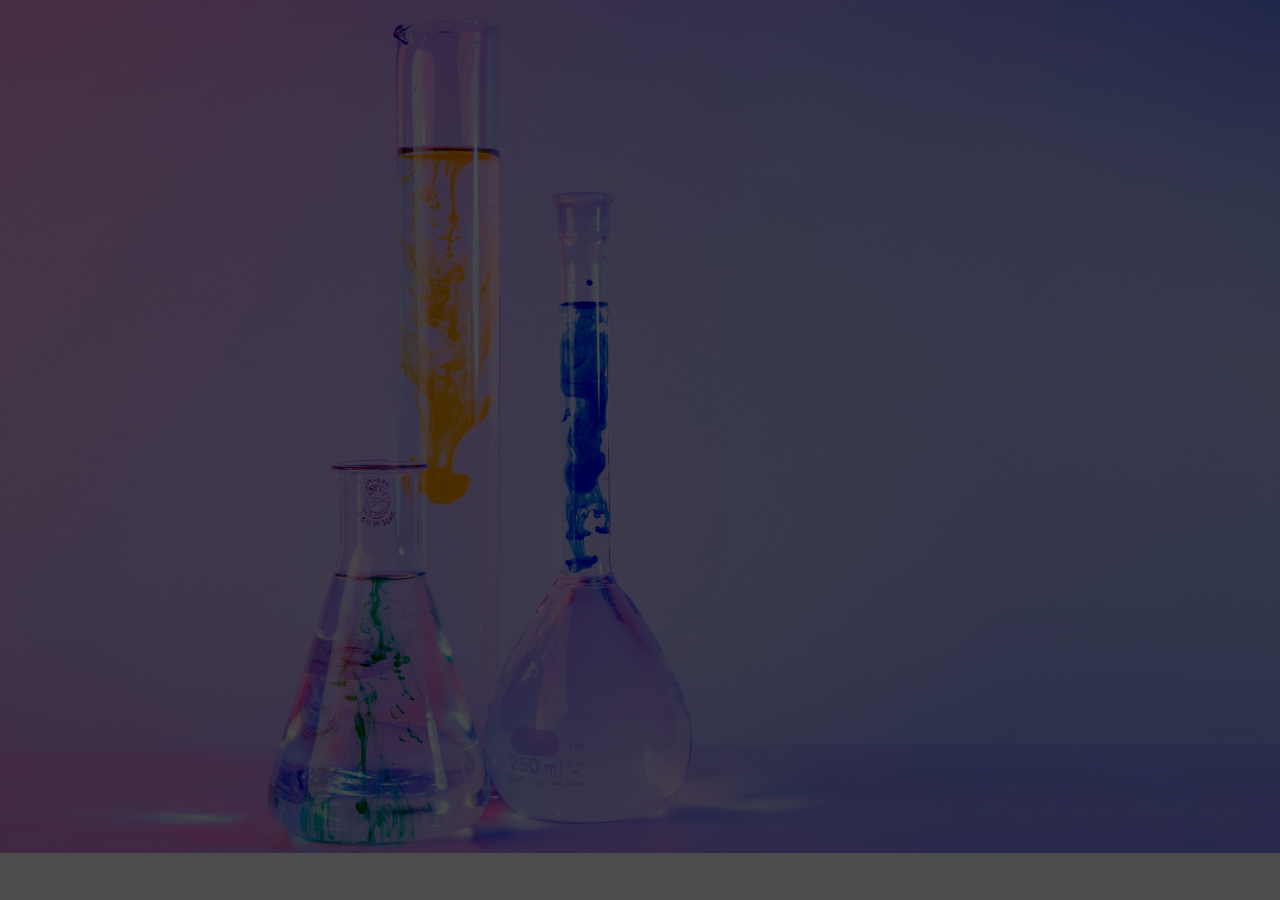
==== polytechnic.html @ 9affdd6f "update the gui" ====
<!DOCTYPE html>
<html lang="en">
<head>
    <meta charset="UTF-8">
    <meta name="viewport" content="width=device-width, initial-scale=1.0">
    <title>Polytechnic grading system</title>
    <style>
        body {
    font-family: Arial, Helvetica, sans-serif;
    background: linear-gradient(to bottom, rgba(0,0,0,0.7), rgba(0,0,0,0.7)), url(./assets/polytechnics.jpg) no-repeat;
    background-size: cover;
    color: white;
}
    </style>
</head>
<body>
    
</body>
</html>
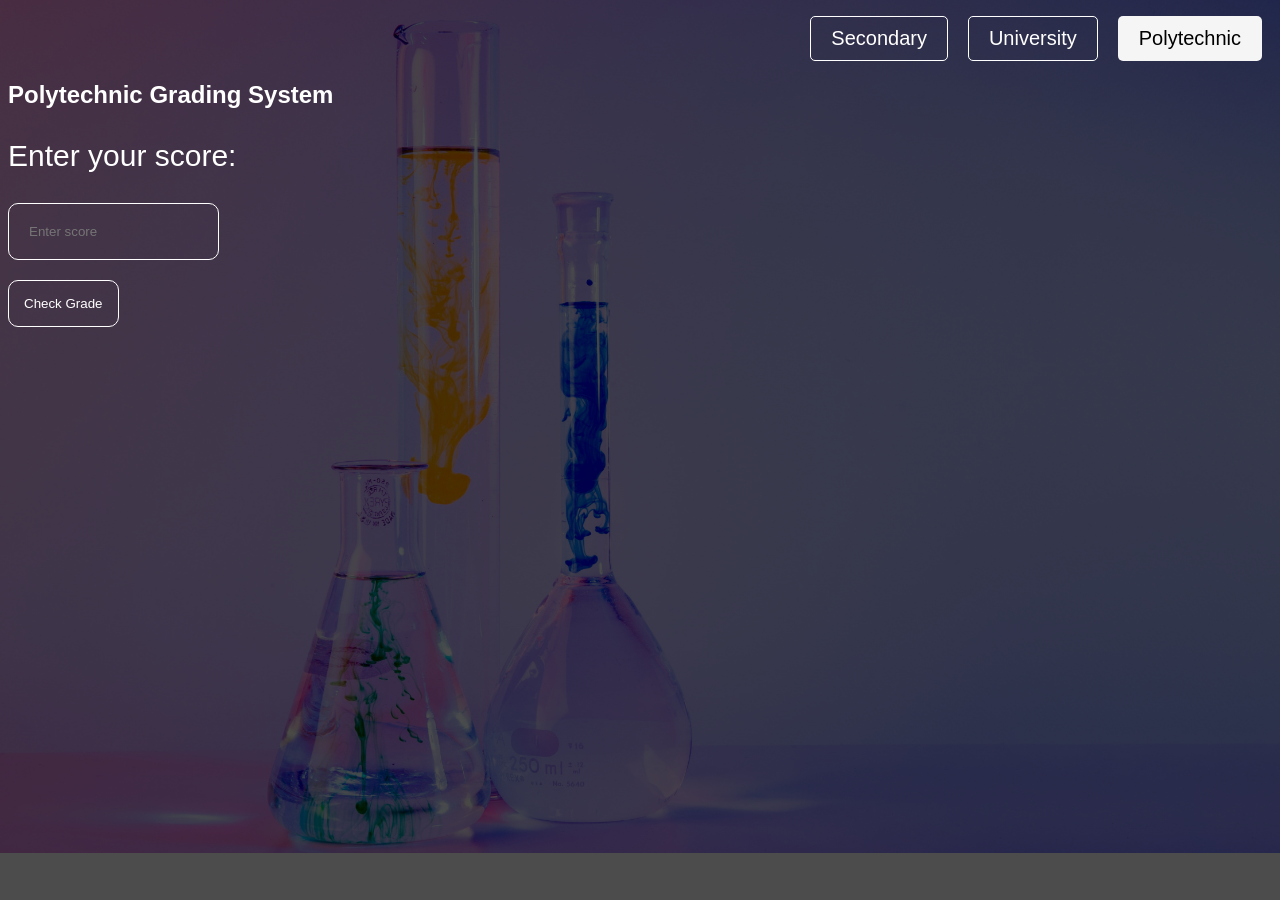
==== commit bd910742: "polytechnic page" ====
--- a/polytechnic.html
+++ b/polytechnic.html
@@ -4,16 +4,21 @@
     <meta charset="UTF-8">
     <meta name="viewport" content="width=device-width, initial-scale=1.0">
     <title>Polytechnic grading system</title>
-    <style>
-        body {
-    font-family: Arial, Helvetica, sans-serif;
-    background: linear-gradient(to bottom, rgba(0,0,0,0.7), rgba(0,0,0,0.7)), url(./assets/polytechnics.jpg) no-repeat;
-    background-size: cover;
-    color: white;
-}
-    </style>
+    <link rel="stylesheet" href="polytechnic.css">
 </head>
 <body>
-    
+    <ul>
+            <li><a href="secondary.html"><button class="a" >Secondary</button></a></li>
+            <li><a href="university.html"><button class="a">University</button></a></li>
+            <li><a href="polytechnic.html"><button class="a"style=" background-color: whitesmoke; border: 1px solid transparent; color: black;">Polytechnic</button></a></li>
+    </ul>
+    <h2>Polytechnic Grading System</h2>
+    <div class="grading-system">
+        <p>Enter your score:</p>
+        <input type="number" id="score" placeholder="Enter score"><br>
+        <button id="check-grade" onclick="polytechnic()">Check Grade</button>
+        <p id="displayarea"></p>
+    </div>
+    <script src="polytechnic.js"></script>
 </body>
 </html>
--- a/polytechnic.css
+++ b/polytechnic.css
@@ -0,0 +1,51 @@
+body {
+    font-family: Arial, Helvetica, sans-serif;
+    background: linear-gradient(to bottom, rgba(0,0,0,0.7), rgba(0,0,0,0.7)), url(./assets/polytechnics.jpg) no-repeat;
+    background-size: cover;
+    color: white;
+}
+
+.a {
+                text-decoration: none;
+                color: white;
+                background-color: transparent;
+                padding: 10px 20px;
+                border: 1px solid white;
+                border-radius: 5px;
+                font-size: 20px;
+                transition: all 1.3s ease;
+                &:hover {
+                    background-color: white;
+                    border: 1px solid white;
+                    color: black;
+                }
+            }
+            ul {
+        justify-content: right;
+        display: flex;
+        li {
+            list-style: none;
+            margin: 0 10px;
+        }
+        }
+
+        .grading-system {
+            font-size: 30px;
+            margin-top: 20px;
+            input {
+                padding: 20px;
+                background-color: transparent;
+                border: 1px solid white;
+                color: white;
+                border-radius: 10px;
+            }
+            button {
+                padding: 15px;
+                margin-top: 20px;
+                color: white;
+                background-color: transparent;
+                border: 1px solid white;
+                border-radius: 10px;
+                justify-content: center;
+            }
+        }
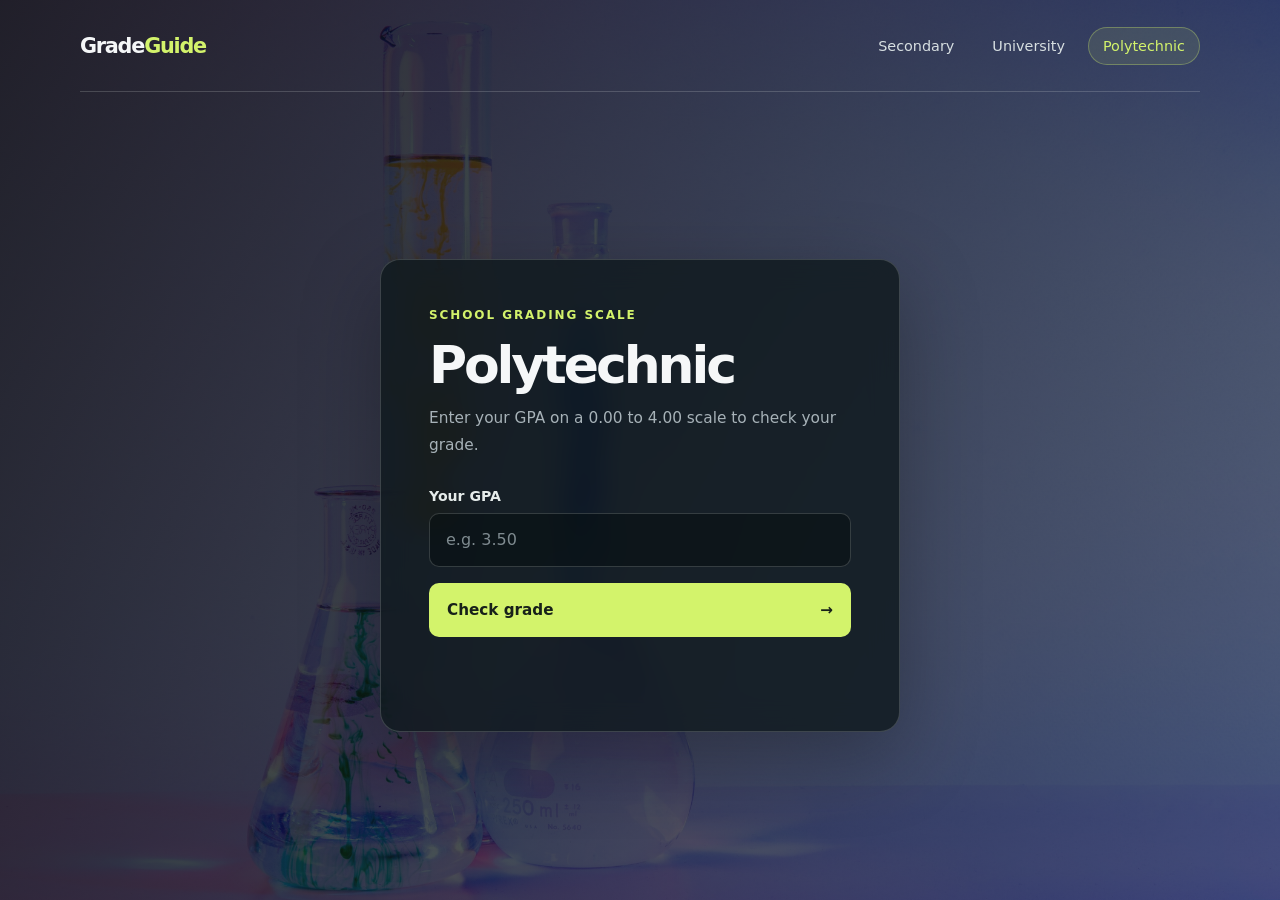
==== commit d3a8bda4: "Modified UI and sound" ====
--- a/polytechnic.html
+++ b/polytechnic.html
@@ -3,22 +3,35 @@
 <head>
     <meta charset="UTF-8">
     <meta name="viewport" content="width=device-width, initial-scale=1.0">
-    <title>Polytechnic grading system</title>
+    <meta name="theme-color" content="#101820">
+    <title>Polytechnic Grading System</title>
+    <link rel="stylesheet" href="style.css">
     <link rel="stylesheet" href="polytechnic.css">
 </head>
 <body>
-    <ul>
-            <li><a href="secondary.html"><button class="a" >Secondary</button></a></li>
-            <li><a href="university.html"><button class="a">University</button></a></li>
-            <li><a href="polytechnic.html"><button class="a"style=" background-color: whitesmoke; border: 1px solid transparent; color: black;">Polytechnic</button></a></li>
-    </ul>
-    <h2>Polytechnic Grading System</h2>
-    <div class="grading-system">
-        <p>Enter your score:</p>
-        <input type="number" id="score" placeholder="Enter score"><br>
-        <button id="check-grade" onclick="polytechnic()">Check Grade</button>
-        <p id="displayarea"></p>
-    </div>
+    <header class="site-header">
+        <a class="brand" href="index.html">Grade<span>Guide</span></a>
+        <nav class="site-nav" aria-label="Main navigation">
+            <a class="nav-link" href="secondary.html">Secondary</a>
+            <a class="nav-link" href="university.html">University</a>
+            <a class="nav-link" href="polytechnic.html" aria-current="page">Polytechnic</a>
+        </nav>
+    </header>
+
+    <main class="page-main">
+        <section class="grading-card" aria-labelledby="page-title">
+            <p class="eyebrow">School grading scale</p>
+            <h1 id="page-title">Polytechnic</h1>
+            <p class="page-description">Enter your GPA on a 0.00 to 4.00 scale to check your grade.</p>
+            <div class="score-field">
+                <label for="score">Your GPA</label>
+                <input type="number" id="score" min="0" max="4" step="any" placeholder="e.g. 3.50">
+            </div>
+            <button class="submit-button" id="check-grade" type="button" onclick="polytechnic()">Check grade <span aria-hidden="true">&rarr;</span></button>
+            <p class="grade-result" id="displayarea" role="status" aria-live="polite"></p>
+        </section>
+    </main>
+
     <script src="polytechnic.js"></script>
 </body>
-</html>+</html>
--- a/style.css
+++ b/style.css
@@ -0,0 +1,345 @@
+:root {
+    color-scheme: dark;
+    font-family: system-ui, -apple-system, BlinkMacSystemFont, "Segoe UI", sans-serif;
+    color: #f5f7f8;
+    background: #101820;
+    font-synthesis: none;
+    text-rendering: optimizeLegibility;
+    -webkit-font-smoothing: antialiased;
+    --ink: #f5f7f8;
+    --muted: #a7b2b8;
+    --accent: #d3f36b;
+    --panel: rgba(15, 25, 30, 0.82);
+    --line: rgba(235, 244, 238, 0.18);
+}
+
+* {
+    box-sizing: border-box;
+}
+
+body {
+    min-width: 320px;
+    min-height: 100vh;
+    margin: 0;
+    color: var(--ink);
+    background-color: #101820;
+    background-position: center;
+    background-size: cover;
+    background-attachment: fixed;
+}
+
+a {
+    color: inherit;
+}
+
+.home-page {
+    background-image:
+        linear-gradient(115deg, rgba(10, 18, 22, 0.88), rgba(12, 24, 28, 0.55)),
+        url("./assets/background.jpg");
+}
+
+.site-header {
+    width: min(1120px, calc(100% - 48px));
+    min-height: 92px;
+    margin: 0 auto;
+    display: flex;
+    align-items: center;
+    justify-content: space-between;
+    gap: 24px;
+    border-bottom: 1px solid var(--line);
+}
+
+.brand {
+    text-decoration: none;
+    font: 800 1.3rem system-ui, sans-serif;
+    letter-spacing: -0.06em;
+    white-space: nowrap;
+}
+
+.brand span {
+    color: var(--accent);
+}
+
+.site-nav {
+    display: flex;
+    align-items: center;
+    gap: 8px;
+}
+
+.nav-link {
+    padding: 10px 14px;
+    border: 1px solid transparent;
+    border-radius: 999px;
+    color: #d7dfe1;
+    text-decoration: none;
+    font-size: 0.9rem;
+    transition: color 160ms ease, background-color 160ms ease, border-color 160ms ease;
+}
+
+.nav-link:hover,
+.nav-link:focus-visible {
+    border-color: var(--line);
+    color: var(--accent);
+}
+
+.nav-link[aria-current="page"] {
+    border-color: rgba(211, 243, 107, 0.32);
+    background: rgba(211, 243, 107, 0.1);
+    color: var(--accent);
+}
+
+.home-main {
+    width: min(1120px, calc(100% - 48px));
+    margin: 0 auto;
+    padding: clamp(52px, 9vh, 100px) 0 42px;
+}
+
+.hero-card {
+    max-width: 790px;
+}
+
+.eyebrow {
+    margin: 0 0 16px;
+    color: var(--accent);
+    font-size: 0.75rem;
+    font-weight: 700;
+    letter-spacing: 0.16em;
+    text-transform: uppercase;
+}
+
+h1 {
+    margin: 0;
+    font: 800 clamp(2.5rem, 7vw, 5.2rem)/1.06 system-ui, sans-serif;
+    letter-spacing: -0.07em;
+}
+
+.hero-card h1 span {
+    display: block;
+    color: var(--accent);
+}
+
+.hero-description,
+.page-description {
+    color: var(--muted);
+    line-height: 1.7;
+}
+
+.hero-description {
+    max-width: 520px;
+    margin: 22px 0 38px;
+    font-size: 1.08rem;
+}
+
+.school-options {
+    display: grid;
+    grid-template-columns: repeat(3, minmax(0, 1fr));
+    gap: 12px;
+}
+
+.school-card {
+    min-height: 118px;
+    padding: 18px;
+    display: grid;
+    grid-template-columns: 1fr auto;
+    align-content: space-between;
+    gap: 18px;
+    border: 1px solid var(--line);
+    border-radius: 14px;
+    background: rgba(10, 17, 21, 0.5);
+    text-decoration: none;
+    transition: border-color 160ms ease, background-color 160ms ease, transform 160ms ease;
+}
+
+.school-card:hover,
+.school-card:focus-visible {
+    transform: translateY(-3px);
+    border-color: rgba(211, 243, 107, 0.7);
+    background: rgba(17, 29, 33, 0.9);
+}
+
+.school-number {
+    color: var(--muted);
+    font-size: 0.75rem;
+}
+
+.school-name {
+    grid-column: 1;
+    font: 700 1rem system-ui, sans-serif;
+}
+
+.school-arrow {
+    grid-column: 2;
+    grid-row: 2;
+    color: var(--accent);
+    font-size: 1.2rem;
+}
+
+.home-note {
+    margin: 22px 0 0;
+    color: var(--muted);
+    font-size: 0.82rem;
+}
+
+.page-main {
+    width: min(1120px, calc(100% - 48px));
+    min-height: calc(100vh - 93px);
+    margin: 0 auto;
+    padding: clamp(44px, 10vh, 96px) 0;
+    display: grid;
+    place-items: center;
+}
+
+.grading-card {
+    width: min(100%, 520px);
+    padding: clamp(28px, 5vw, 48px);
+    border: 1px solid var(--line);
+    border-radius: 20px;
+    background: var(--panel);
+    box-shadow: 0 24px 80px rgba(0, 0, 0, 0.28);
+    backdrop-filter: blur(14px);
+}
+
+.grading-card h1 {
+    font-size: clamp(2rem, 6vw, 3.25rem);
+    letter-spacing: -0.06em;
+}
+
+.page-description {
+    margin: 12px 0 30px;
+    font-size: 0.96rem;
+}
+
+.score-field label {
+    display: block;
+    margin-bottom: 9px;
+    color: #e6eceb;
+    font-size: 0.88rem;
+    font-weight: 600;
+}
+
+.score-field input {
+    width: 100%;
+    min-height: 54px;
+    padding: 0 16px;
+    border: 1px solid var(--line);
+    border-radius: 10px;
+    outline: none;
+    background: rgba(7, 13, 16, 0.54);
+    color: var(--ink);
+    font: inherit;
+    font-size: 1rem;
+    transition: border-color 160ms ease, box-shadow 160ms ease;
+}
+
+.score-field input::placeholder {
+    color: #7f8b90;
+}
+
+.score-field input:focus {
+    border-color: var(--accent);
+    box-shadow: 0 0 0 3px rgba(211, 243, 107, 0.13);
+}
+
+.submit-button {
+    width: 100%;
+    min-height: 54px;
+    margin-top: 16px;
+    padding: 0 18px;
+    display: flex;
+    align-items: center;
+    justify-content: space-between;
+    border: 0;
+    border-radius: 10px;
+    background: var(--accent);
+    color: #172019;
+    cursor: pointer;
+    font: 700 0.95rem system-ui, sans-serif;
+    transition: background-color 160ms ease, transform 160ms ease;
+}
+
+.submit-button:hover,
+.submit-button:focus-visible {
+    transform: translateY(-1px);
+    background: #e1ff83;
+}
+
+.grade-result {
+    min-height: 26px;
+    margin: 20px 0 0;
+    color: var(--accent);
+    font-size: 1rem;
+    font-weight: 600;
+    line-height: 1.5;
+}
+
+@media (max-width: 640px) {
+    .site-header {
+        width: min(100% - 32px, 1120px);
+        min-height: 78px;
+        align-items: flex-start;
+        flex-direction: column;
+        justify-content: center;
+        gap: 12px;
+        padding: 16px 0;
+    }
+
+    .site-nav {
+        width: 100%;
+        gap: 2px;
+        overflow-x: auto;
+    }
+
+    .nav-link {
+        padding: 8px 11px;
+        font-size: 0.82rem;
+        white-space: nowrap;
+    }
+
+    .home-main,
+    .page-main {
+        width: min(100% - 32px, 1120px);
+    }
+
+    .home-main {
+        padding-top: 48px;
+    }
+
+    .school-options {
+        grid-template-columns: 1fr;
+    }
+
+    .school-card {
+        min-height: 82px;
+        grid-template-columns: 1fr auto;
+        align-content: center;
+        align-items: center;
+        gap: 8px 14px;
+    }
+
+    .school-number {
+        grid-column: 1;
+    }
+
+    .school-name {
+        grid-row: 2;
+    }
+
+    .school-arrow {
+        grid-row: 1 / span 2;
+        align-self: center;
+    }
+
+    .page-main {
+        min-height: calc(100vh - 112px);
+        padding: 40px 0;
+    }
+}
+
+@media (prefers-reduced-motion: reduce) {
+    *,
+    *::before,
+    *::after {
+        scroll-behavior: auto !important;
+        transition-duration: 0.01ms !important;
+    }
+}
--- a/polytechnic.css
+++ b/polytechnic.css
@@ -1,51 +1,5 @@
 body {
-    font-family: Arial, Helvetica, sans-serif;
-    background: linear-gradient(to bottom, rgba(0,0,0,0.7), rgba(0,0,0,0.7)), url(./assets/polytechnics.jpg) no-repeat;
-    background-size: cover;
-    color: white;
+    background-image:
+        linear-gradient(115deg, rgba(10, 18, 22, 0.9), rgba(12, 24, 28, 0.58)),
+        url("./assets/polytechnics.jpg");
 }
-
-.a {
-                text-decoration: none;
-                color: white;
-                background-color: transparent;
-                padding: 10px 20px;
-                border: 1px solid white;
-                border-radius: 5px;
-                font-size: 20px;
-                transition: all 1.3s ease;
-                &:hover {
-                    background-color: white;
-                    border: 1px solid white;
-                    color: black;
-                }
-            }
-            ul {
-        justify-content: right;
-        display: flex;
-        li {
-            list-style: none;
-            margin: 0 10px;
-        }
-        }
-
-        .grading-system {
-            font-size: 30px;
-            margin-top: 20px;
-            input {
-                padding: 20px;
-                background-color: transparent;
-                border: 1px solid white;
-                color: white;
-                border-radius: 10px;
-            }
-            button {
-                padding: 15px;
-                margin-top: 20px;
-                color: white;
-                background-color: transparent;
-                border: 1px solid white;
-                border-radius: 10px;
-                justify-content: center;
-            }
-        }
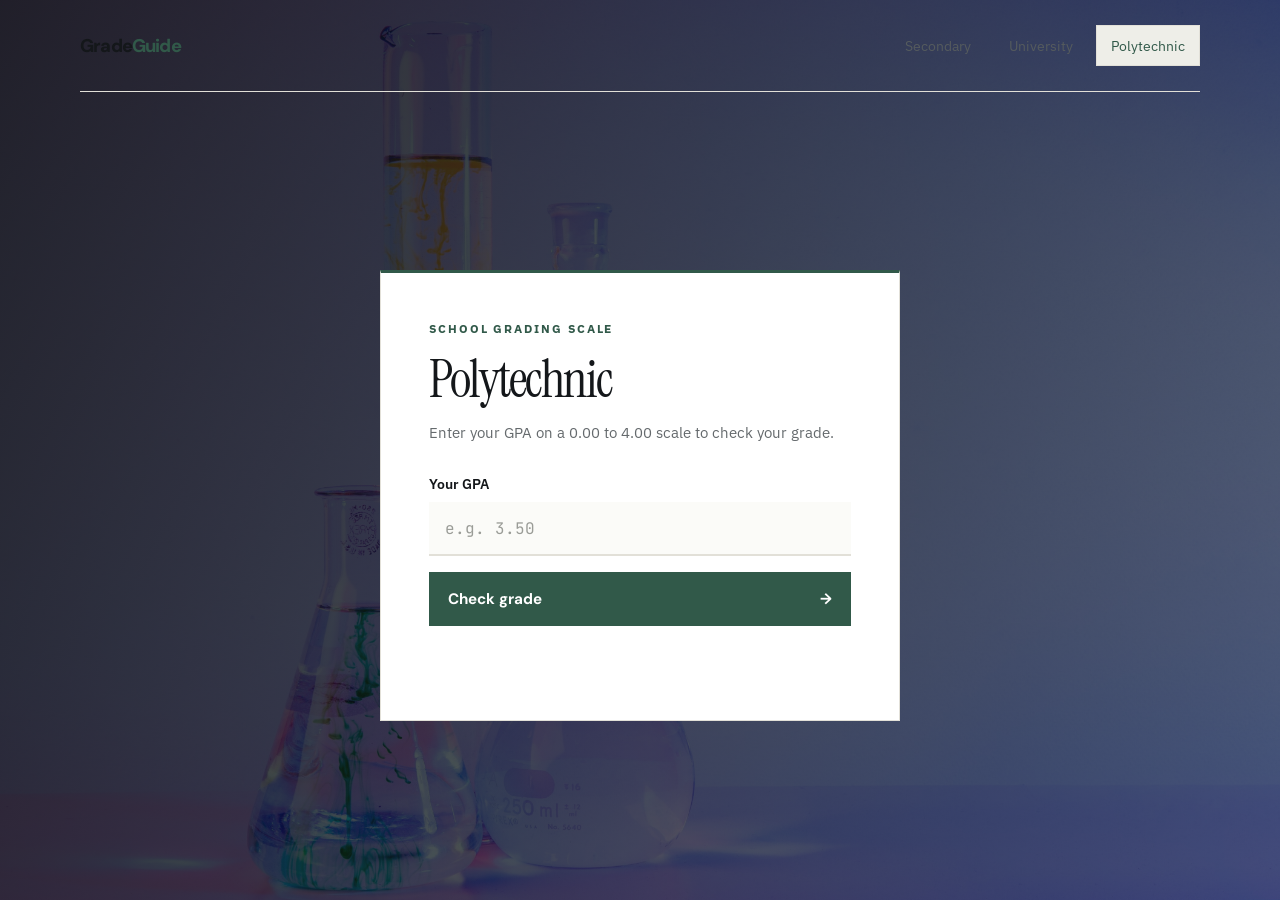
==== commit e6e5246a: "Redesign polytechnic grading page" ====
--- a/polytechnic.html
+++ b/polytechnic.html
@@ -3,8 +3,11 @@
 <head>
     <meta charset="UTF-8">
     <meta name="viewport" content="width=device-width, initial-scale=1.0">
-    <meta name="theme-color" content="#101820">
+    <meta name="theme-color" content="#F4F3EF">
     <title>Polytechnic Grading System</title>
+    <link rel="preconnect" href="https://fonts.googleapis.com">
+    <link rel="preconnect" href="https://fonts.gstatic.com" crossorigin>
+    <link href="https://fonts.googleapis.com/css2?family=DM+Sans:wght@400;500;600;700&family=Instrument+Serif&family=JetBrains+Mono:wght@400;500&display=swap" rel="stylesheet">
     <link rel="stylesheet" href="style.css">
     <link rel="stylesheet" href="polytechnic.css">
 </head>
--- a/style.css
+++ b/style.css
@@ -1,6 +1,8 @@
+@import url("https://fonts.googleapis.com/css2?family=Archivo+Black&family=IBM+Plex+Sans:wght@400;500;600;700&family=IBM+Plex+Mono:wght@400;500&display=swap");
+
 :root {
     color-scheme: dark;
-    font-family: system-ui, -apple-system, BlinkMacSystemFont, "Segoe UI", sans-serif;
+    font-family: "IBM Plex Sans", sans-serif;
     color: #f5f7f8;
     background: #101820;
     font-synthesis: none;
@@ -272,6 +274,137 @@
     line-height: 1.5;
 }
 
+:root {
+    color-scheme: light;
+    --ink: #0d0d0d;
+    --muted: #565654;
+    --accent: #d92b2b;
+    --panel: #fff;
+    --line: #d8d6d0;
+    font-family: "IBM Plex Sans", sans-serif;
+    color: var(--ink);
+    background: #f4f3ef;
+}
+
+body {
+    color: var(--ink);
+    background-color: #f4f3ef;
+    font-family: "IBM Plex Sans", sans-serif;
+}
+
+.home-page {
+    background-image:
+        linear-gradient(90deg, rgb(244 243 239 / 97%) 0 56%, rgb(244 243 239 / 74%) 100%),
+        url("./assets/background.jpg");
+}
+
+.site-header { border-color: #d8d6d0; }
+
+.brand {
+    font-family: "Archivo Black", sans-serif;
+    font-size: 1.05rem;
+    letter-spacing: -.06em;
+}
+
+.brand span,
+.eyebrow,
+.hero-card h1 span,
+.school-arrow,
+.grade-result {
+    color: var(--accent);
+}
+
+.nav-link {
+    border-radius: 0;
+    color: #242424;
+}
+
+.nav-link:hover,
+.nav-link:focus-visible,
+.nav-link[aria-current="page"] {
+    border-color: var(--accent);
+    background: transparent;
+    color: var(--accent);
+}
+
+.hero-card h1,
+.grading-card h1 {
+    font-family: "Archivo Black", sans-serif;
+    letter-spacing: -.075em;
+}
+
+.hero-card h1 span { display: block; }
+
+.hero-description,
+.page-description,
+.home-note { color: #565654; }
+
+.school-options {
+    gap: 0;
+    border-top: 2px solid #0d0d0d;
+}
+
+.school-card {
+    min-height: 145px;
+    border: 0;
+    border-bottom: 1px solid #bdbbb4;
+    border-radius: 0;
+    background: transparent;
+}
+
+.school-card:nth-child(2) { margin-left: 9%; }
+.school-card:nth-child(3) { margin-left: 18%; }
+
+.school-card:hover,
+.school-card:focus-visible {
+    transform: none;
+    border-color: var(--accent);
+    background: #eeece7;
+}
+
+.school-number {
+    color: var(--accent);
+    font-family: "IBM Plex Mono", monospace;
+}
+
+.school-name {
+    color: #0d0d0d;
+    font-family: "IBM Plex Sans", sans-serif;
+    font-size: 1.2rem;
+    font-weight: 600;
+}
+
+.grading-card {
+    border: 0;
+    border-top: 4px solid var(--accent);
+    border-radius: 0;
+    background: #fff;
+    box-shadow: none;
+}
+
+.score-field input {
+    border: 0;
+    border-bottom: 2px solid #0d0d0d;
+    border-radius: 0;
+    background: #f4f3ef;
+    color: #0d0d0d;
+    font-family: "IBM Plex Mono", monospace;
+}
+
+.score-field input:focus {
+    border-color: var(--accent);
+    box-shadow: none;
+}
+
+.submit-button {
+    border-radius: 0;
+    background: var(--accent);
+    color: #fff;
+}
+
+.submit-button:hover,
+.submit-button:focus-visible { background: #b51e1e; }
+
 @media (max-width: 640px) {
     .site-header {
         width: min(100% - 32px, 1120px);
@@ -343,3 +476,160 @@
         transition-duration: 0.01ms !important;
     }
 }
+
+:root {
+    color-scheme: light;
+    --ink: #14171a;
+    --muted: #656a6d;
+    --accent: #315949;
+    --panel: #fff;
+    --line: #e2e0d8;
+    font-family: "DM Sans", sans-serif;
+    color: var(--ink);
+    background: #f8f7f4;
+}
+
+body {
+    color: var(--ink);
+    background-color: #f8f7f4;
+    background-image: none;
+}
+
+.home-page {
+    background-image:
+        linear-gradient(115deg, rgb(248 247 244 / 94%), rgb(248 247 244 / 82%)),
+        url("./assets/background.jpg");
+}
+
+.site-header {
+    border-color: var(--line);
+}
+
+.brand {
+    font-family: "DM Sans", sans-serif;
+    font-size: 1.15rem;
+    letter-spacing: -.045em;
+}
+
+.brand span,
+.eyebrow,
+.hero-card h1 span,
+.nav-link[aria-current="page"],
+.school-arrow,
+.grade-result {
+    color: var(--accent);
+}
+
+.nav-link {
+    border-radius: 0;
+    color: #555b5e;
+}
+
+.nav-link:hover,
+.nav-link:focus-visible,
+.nav-link[aria-current="page"] {
+    border-color: var(--line);
+    background: #eeeee8;
+}
+
+.hero-card h1,
+.grading-card h1 {
+    font-family: "Instrument Serif", serif;
+    font-weight: 400;
+    letter-spacing: -.035em;
+}
+
+.hero-card h1 span {
+    display: inline;
+}
+
+.hero-description,
+.page-description,
+.home-note {
+    color: var(--muted);
+}
+
+.school-options {
+    gap: 0;
+    border-top: 1px solid var(--line);
+    border-left: 1px solid var(--line);
+}
+
+.school-card {
+    min-height: 130px;
+    border: 0;
+    border-right: 1px solid var(--line);
+    border-bottom: 1px solid var(--line);
+    border-radius: 0;
+    background: #fff;
+}
+
+.school-card:hover,
+.school-card:focus-visible {
+    transform: none;
+    border-color: var(--line);
+    background: #f0f1eb;
+}
+
+.school-number,
+.school-name {
+    color: var(--muted);
+}
+
+.school-name {
+    color: var(--ink);
+}
+
+.grading-card {
+    border: 1px solid var(--line);
+    border-top: 3px solid var(--accent);
+    border-radius: 0;
+    background: #fff;
+    box-shadow: none;
+    backdrop-filter: none;
+}
+
+.score-field label {
+    color: var(--ink);
+}
+
+.score-field input {
+    border-color: var(--line);
+    border-radius: 0;
+    background: #fbfbf8;
+    color: var(--ink);
+    font-family: "JetBrains Mono", monospace;
+    font-variant-numeric: tabular-nums;
+}
+
+.score-field input::placeholder {
+    color: #9a9c97;
+}
+
+.score-field input:focus {
+    border-color: var(--accent);
+    box-shadow: 0 0 0 2px rgb(49 89 73 / 12%);
+}
+
+.submit-button {
+    border: 1px solid var(--accent);
+    border-radius: 0;
+    background: var(--accent);
+    color: #fff;
+    font-family: "DM Sans", sans-serif;
+}
+
+.submit-button:hover,
+.submit-button:focus-visible {
+    background: #254737;
+}
+
+@media (max-width: 640px) {
+    .school-options {
+        border-left: 0;
+    }
+
+    .school-card {
+        border-left: 1px solid var(--line);
+    }
+}
